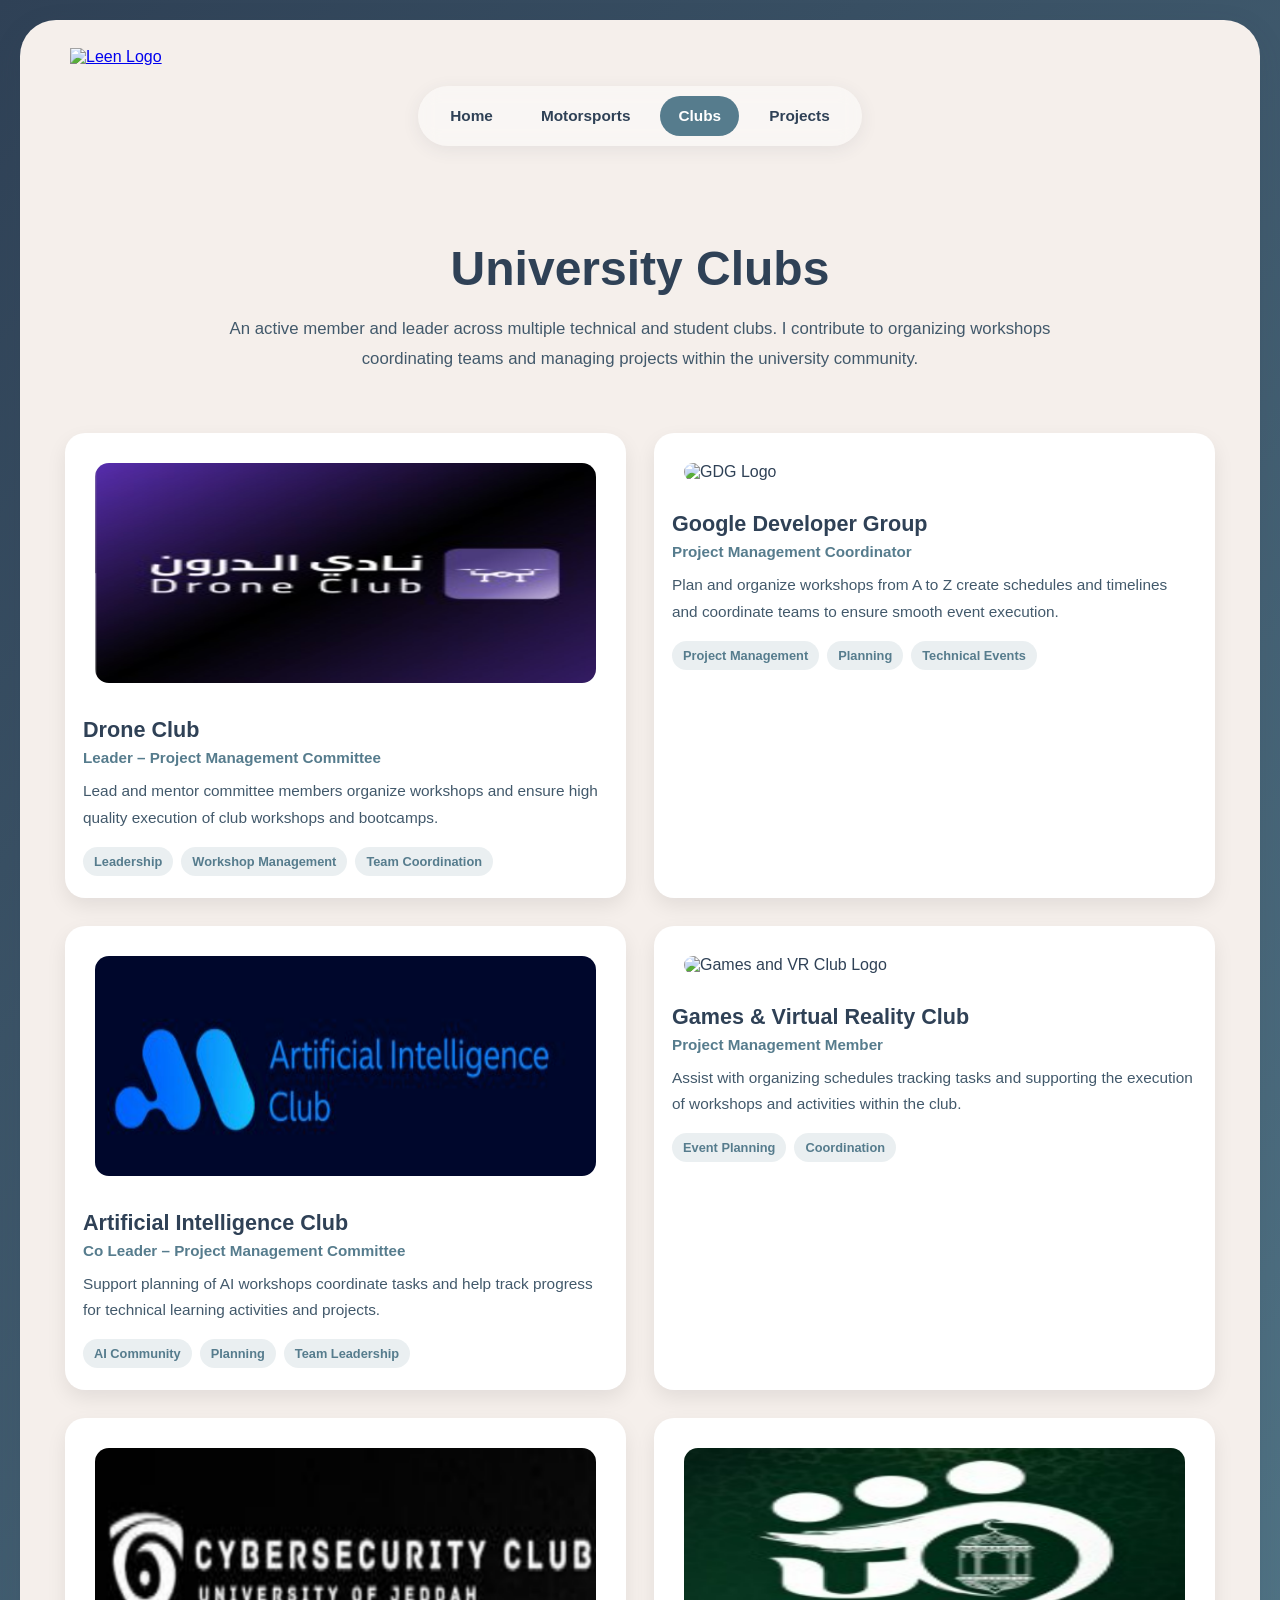
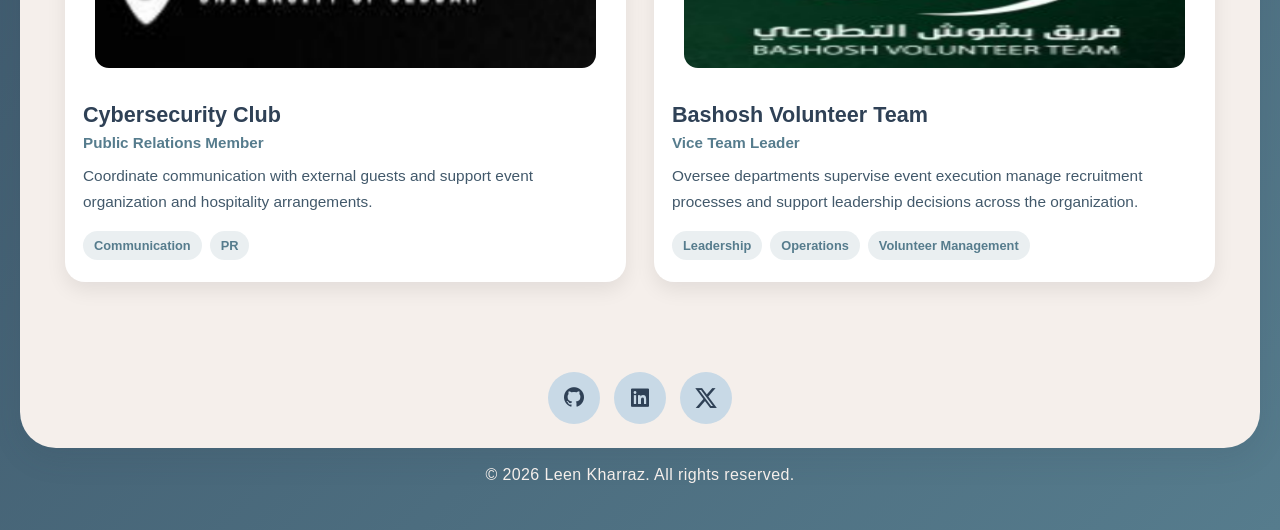
==== clubs.html @ 8a5a9716 "Add files via upload" ====
<!DOCTYPE html>
<html lang="en">
<head>
  <meta charset="UTF-8">
  <meta name="viewport" content="width=device-width, initial-scale=1.0">
  <title>Leen's Clubs</title>

  <link rel="stylesheet" href="https://unpkg.com/boxicons@2.1.4/css/boxicons.min.css">
  <link rel="stylesheet" href="https://cdnjs.cloudflare.com/ajax/libs/font-awesome/6.5.1/css/all.min.css">
  <link rel="stylesheet" href="clubs.css">
</head>

<body>

  <div class="page-container">

    <header class="header">
      <a href="index.html" class="logo">
        <img src="leenLogo.png" alt="Leen Logo">
      </a>

      <nav class="navbar" id="navbar">
        <a href="index.html">Home</a>
        <a href="motorsports.html">Motorsports</a>
        <a href="clubs.html" class="active">Clubs</a>
        <a href="projects.html">Projects</a>
      </nav>

      <div class="menu-icon" id="menu-btn">
        <i class='bx bx-menu'></i>
      </div>
    </header>

    <section class="clubs-hero">
      <h1>University Clubs</h1>
      <p>
        An active member and leader across multiple technical and student clubs.
        I contribute to organizing workshops coordinating teams and managing projects
        within the university community.
      </p>
    </section>

    <section class="clubs-section">
      <div class="clubs-grid">

        <!-- Drone Club -->
        <article class="club-card">
          <div class="club-gallery">
            <img src="droneClub.png" alt="Drone Club Logo" class="main-photo">
          </div>

          <h2>Drone Club</h2>
          <h3>Leader – Project Management Committee</h3>
          <p>
            Lead and mentor committee members organize workshops and ensure
            high quality execution of club workshops and bootcamps.
          </p>

          <div class="club-tags">
            <span>Leadership</span>
            <span>Workshop Management</span>
            <span>Team Coordination</span>
          </div>
        </article>

        <!-- GDG -->
        <article class="club-card">
          <div class="club-gallery">
            <img src="gdg.png" alt="GDG Logo" class="main-photo">
          </div>

          <h2>Google Developer Group</h2>
          <h3>Project Management Coordinator</h3>
          <p>
            Plan and organize workshops from A to Z create schedules and timelines
            and coordinate teams to ensure smooth event execution.
          </p>

          <div class="club-tags">
            <span>Project Management</span>
            <span>Planning</span>
            <span>Technical Events</span>
          </div>
        </article>

        <!-- AI Club -->
        <article class="club-card">
          <div class="club-gallery">
            <img src="aiClub.png" alt="AI Club Logo" class="main-photo">
          </div>

          <h2>Artificial Intelligence Club</h2>
          <h3>Co Leader – Project Management Committee</h3>
          <p>
            Support planning of AI workshops coordinate tasks and help track progress
            for technical learning activities and projects.
          </p>

          <div class="club-tags">
            <span>AI Community</span>
            <span>Planning</span>
            <span>Team Leadership</span>
          </div>
        </article>

        <!-- Games & VR -->
        <article class="club-card">
          <div class="club-gallery">
            <img src="vrClub.png" alt="Games and VR Club Logo" class="main-photo">
          </div>

          <h2>Games & Virtual Reality Club</h2>
          <h3>Project Management Member</h3>
          <p>
            Assist with organizing schedules tracking tasks and supporting the execution
            of workshops and activities within the club.
          </p>

          <div class="club-tags">
            <span>Event Planning</span>
            <span>Coordination</span>
          </div>
        </article>

        <!-- Cybersecurity Club -->
        <article class="club-card">
          <div class="club-gallery">
            <img src="csClub.png" alt="Cybersecurity Club Logo" class="main-photo">
          </div>

          <h2>Cybersecurity Club</h2>
          <h3>Public Relations Member</h3>
          <p>
            Coordinate communication with external guests and support event organization
            and hospitality arrangements.
          </p>

          <div class="club-tags">
            <span>Communication</span>
            <span>PR</span>
          </div>
        </article>

        <!-- Bashosh -->
        <article class="club-card">
          <div class="club-gallery">
            <img src="babshosh.png" alt="Bashosh Team Logo" class="main-photo">
          </div>

          <h2>Bashosh Volunteer Team</h2>
          <h3>Vice Team Leader</h3>
          <p>
            Oversee departments supervise event execution manage recruitment processes
            and support leadership decisions across the organization.
          </p>

          <div class="club-tags">
            <span>Leadership</span>
            <span>Operations</span>
            <span>Volunteer Management</span>
          </div>
        </article>

      </div>
    </section>

    <div class="footer-social">
      <a href="https://github.com/leenkharraz" target="_blank" aria-label="GitHub">
        <i class='bx bxl-github'></i>
      </a>

      <a href="https://www.linkedin.com/in/leen-kharraz-a57869280" target="_blank" aria-label="LinkedIn">
        <i class='bx bxl-linkedin-square'></i>
      </a>

      <a href="https://x.com/leenkh7" target="_blank" aria-label="X">
        <i class="fa-brands fa-x-twitter"></i>
      </a>
    </div>

  </div>

  <div class="footer-rights">
    <p>&copy; 2026 Leen Kharraz. All rights reserved.</p>
  </div>

  <script>
    const menuBtn = document.getElementById("menu-btn");
    const navbar = document.getElementById("navbar");

    menuBtn.addEventListener("click", () => {
      navbar.classList.toggle("active");
    });
  </script>

</body>
</html>
---- clubs.css ----
:root{
  --navy: #2F4156;
  --teal: #567C8D;
  --sky-blue: #C8D9E6;
  --beige: #F5EFEB;
  --white: #FFFFFF;
  --shadow: 0 10px 30px rgba(47, 65, 86, 0.12);
}

*{
  margin: 0;
  padding: 0;
  box-sizing: border-box;
}

html{
  scroll-behavior: smooth;
}

body{
  font-family: Arial, Helvetica, sans-serif;
  background: linear-gradient(135deg, var(--navy), var(--teal));
  min-height: 100vh;
  padding: 20px;
  color: var(--navy);
}

.page-container{
  max-width: 1400px;
  margin: 0 auto;
  background: var(--beige);
  border-radius: 36px;
  min-height: 100vh;
  box-shadow: var(--shadow);
  overflow: hidden;
  display: flex;
  flex-direction: column;
}

/* HEADER */
.header{
  width: 100%;
  padding: 28px 50px;
  display: grid;
  grid-template-columns: 1fr auto 1fr;
  align-items: center;
}

.logo{
  justify-self: start;
}

.logo img{
height:135px;
width:auto;
display:block;
transition: transform 0.3s ease;
}

.logo img:hover{
transform: scale(1.4);
}

.navbar{
  justify-self: center;
  display: flex;
  align-items: center;
  gap: 12px;
  background: rgba(255, 255, 255, 0.45);
  padding: 10px 14px;
  border-radius: 999px;
  backdrop-filter: blur(10px);
  box-shadow: 0 4px 18px rgba(47, 65, 86, 0.08);
}

.navbar a{
  text-decoration: none;
  color: var(--navy);
  padding: 11px 18px;
  border-radius: 999px;
  font-size: 0.96rem;
  font-weight: 600;
  transition: all 0.3s ease;
}

.navbar a:hover{
  background: var(--sky-blue);
  color: var(--navy);
}

.navbar a.active{
  background: var(--teal);
  color: var(--white);
}

.menu-icon{
  display: none;
  justify-self: end;
  font-size: 2rem;
  color: var(--navy);
  cursor: pointer;
}

/* HERO */
.clubs-hero{
  text-align: center;
  padding: 30px 50px 24px;
}

.clubs-hero h1{
  font-size: 3rem;
  margin-bottom: 18px;
  color: var(--navy);
}

.clubs-hero p{
  max-width: 850px;
  margin: 0 auto;
  line-height: 1.8;
  font-size: 1.05rem;
  color: #42596b;
}

/* CLUBS SECTION */
.clubs-section{
  padding: 35px 45px 60px;
}

.clubs-grid{
  display: grid;
  grid-template-columns: repeat(2, 1fr);
  gap: 28px;
}

.club-card{
  background: var(--white);
  border-radius: 20px;
  padding: 18px 18px 22px;
  box-shadow: 0 8px 20px rgba(0,0,0,0.08);
  transition: all 0.3s ease;
}

.club-card:hover{
  transform: translateY(-6px);
  box-shadow: 0 14px 28px rgba(47, 65, 86, 0.14);
}

.club-gallery{
  padding: 12px;
  background: #FFFFFF;
  border-radius: 16px;
  margin-bottom: 18px;
}

.main-photo{
  width: 100%;
  height: 220px;
  border-radius: 14px;l
  background: var(--white);
}

.club-card h2{
  font-size: 1.35rem;
  color: var(--navy);
  margin-bottom: 6px;
}

.club-card h3{
  font-size: 0.95rem;
  color: var(--teal);
  margin-bottom: 12px;
  font-weight: 700;
}

.club-card p{
  font-size: 0.96rem;
  line-height: 1.7;
  color: #42596b;
  margin-bottom: 16px;
}

.club-tags{
  display: flex;
  flex-wrap: wrap;
  gap: 8px;
}

.club-tags span{
  background: rgba(86, 124, 141, 0.12);
  color: var(--teal);
  padding: 7px 11px;
  border-radius: 999px;
  font-size: 0.8rem;
  font-weight: 600;
}

/* FOOTER */
.footer-social{
  display: flex;
  justify-content: center;
  gap: 14px;
  padding: 30px 0 24px;
  margin-top: auto;
}

.footer-social a{
  display: inline-flex;
  align-items: center;
  justify-content: center;
  width: 52px;
  height: 52px;
  background: var(--sky-blue);
  color: var(--navy);
  border-radius: 50%;
  font-size: 1.5rem;
  text-decoration: none;
  transition: all 0.3s ease;
}

.footer-social a:hover{
  background: var(--teal);
  color: var(--white);
  transform: translateY(-3px);
}

.footer-rights{
  text-align: center;
  padding: 18px 0 26px;
  color: var(--beige);
  font-size: 16px;
  letter-spacing: 0.4px;
}

/* TABLET */
@media (max-width: 1100px){
  .header{
    grid-template-columns: 1fr;
    gap: 18px;
    justify-items: center;
  }

  .logo{
    justify-self: center;
  }

  .navbar{
    justify-self: center;
    flex-wrap: wrap;
  }

  .clubs-grid{
    grid-template-columns: 1fr;
  }
}

/* MOBILE */
@media (max-width: 768px){
  body{
    padding: 12px;
  }

  .page-container{
    border-radius: 24px;
  }

  .header{
    position: relative;
    grid-template-columns: 1fr auto;
    padding: 20px;
    align-items: center;
  }

  .logo{
    justify-self: start;
  }

  .logo img{
    height: 75px;
  }

  .menu-icon{
    display: block;
  }

  .navbar{
    display: none;
    position: absolute;
    top: 110px;
    left: 20px;
    right: 20px;
    flex-direction: column;
    align-items: center;
    gap: 10px;
    padding: 16px;
    border-radius: 24px;
    background: var(--beige);
    box-shadow: 0 10px 24px rgba(47, 65, 86, 0.12);
    z-index: 1000;
  }

  .navbar.active{
    display: flex;
  }

  .navbar a{
    width: 100%;
    text-align: center;
    padding: 12px 16px;
    font-size: 1rem;
  }

  .clubs-hero{
    padding: 24px 20px 16px;
  }

  .clubs-hero h1{
    font-size: 2.3rem;
  }

  .clubs-hero p{
    font-size: 1rem;
    line-height: 1.7;
  }

  .clubs-section{
    padding: 24px 20px 40px;
  }

  .main-photo{
    height: 200px;
  }

  .footer-social{
    padding: 24px 0 18px;
  }

  .footer-social a{
    width: 48px;
    height: 48px;
    font-size: 1.35rem;
  }

  .footer-rights{
    font-size: 14px;
    padding: 14px 0 20px;
  }
}

/* VERY SMALL */
@media (max-width: 320px){
  body{
    padding: 6px;
  }

  .page-container{
    border-radius: 18px;
  }

  .header{
    padding: 14px 10px;
  }

  .logo img{
    height: 50px;
  }

  .navbar{
    top: 82px;
    left: 8px;
    right: 8px;
    padding: 12px;
    border-radius: 18px;
  }

  .navbar a{
    font-size: 0.9rem;
    padding: 9px 10px;
  }

  .clubs-hero{
    padding: 18px 12px 12px;
  }

  .clubs-hero h1{
    font-size: 1.8rem;
  }

  .clubs-hero p{
    font-size: 0.9rem;
    line-height: 1.6;
  }

  .clubs-section{
    padding: 18px 12px 28px;
  }

  .club-card{
    padding: 14px;
    border-radius: 16px;
  }

  .club-gallery{
    padding: 10px;
  }

  .main-photo{
    height: 160px;
  }

  .club-card h2{
    font-size: 1.1rem;
  }

  .club-card h3{
    font-size: 0.84rem;
  }

  .club-card p{
    font-size: 0.85rem;
  }

  .club-tags span{
    font-size: 0.72rem;
    padding: 6px 9px;
  }

  .footer-social{
    gap: 10px;
    padding: 18px 0 14px;
  }

  .footer-social a{
    width: 40px;
    height: 40px;
    font-size: 1rem;
  }

  .footer-rights{
    font-size: 11px;
    padding: 10px 0 14px;
  }
}
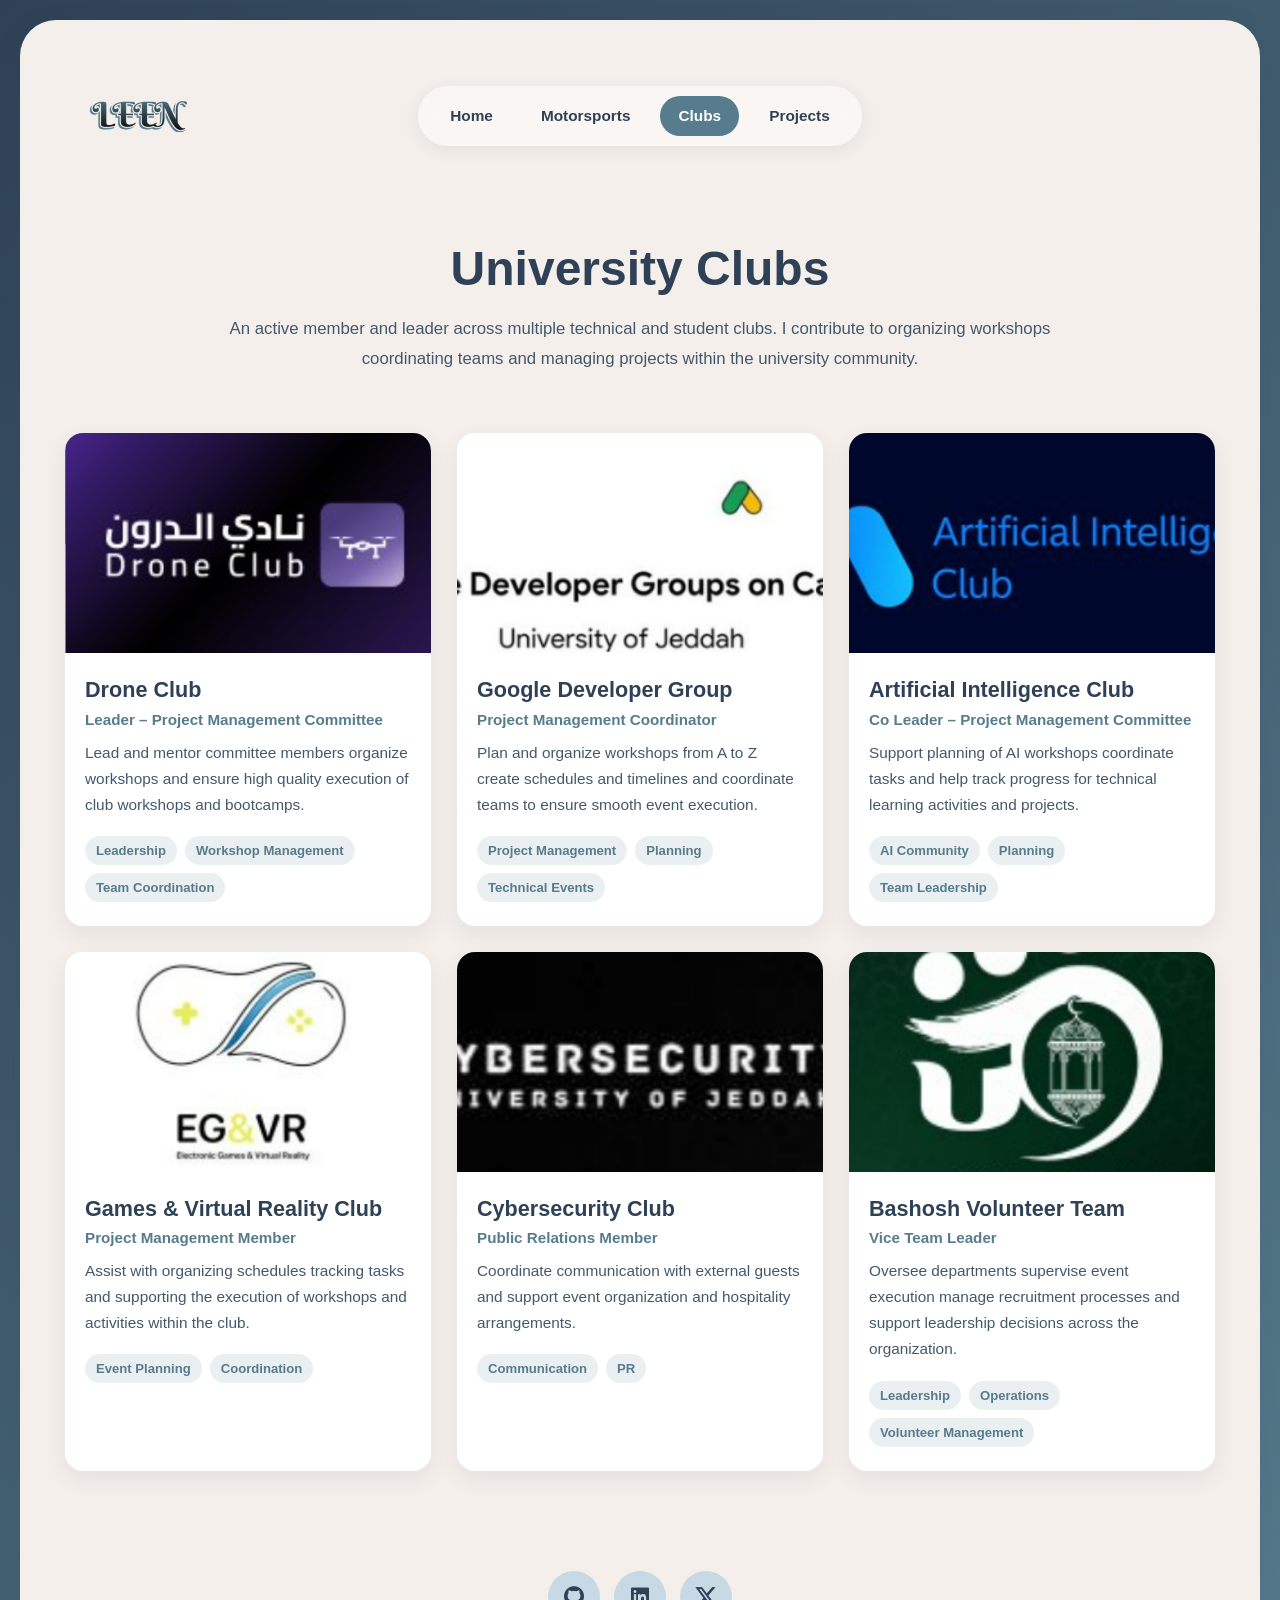
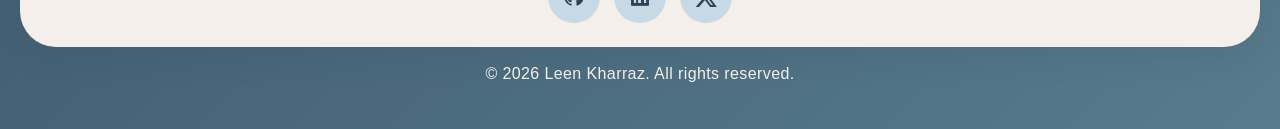
==== commit b580711f: "Refactor club card structure in clubs.html Refactor club cards to include club content in a div." ====
--- a/clubs.html
+++ b/clubs.html
@@ -43,121 +43,115 @@
     <section class="clubs-section">
       <div class="clubs-grid">
 
-        <!-- Drone Club -->
         <article class="club-card">
-          <div class="club-gallery">
-            <img src="droneClub.png" alt="Drone Club Logo" class="main-photo">
-          </div>
+          <img src="droneClub.png" alt="Drone Club Logo" class="main-photo">
 
-          <h2>Drone Club</h2>
-          <h3>Leader – Project Management Committee</h3>
-          <p>
-            Lead and mentor committee members organize workshops and ensure
-            high quality execution of club workshops and bootcamps.
-          </p>
+          <div class="club-content">
+            <h2>Drone Club</h2>
+            <h3>Leader – Project Management Committee</h3>
+            <p>
+              Lead and mentor committee members organize workshops and ensure
+              high quality execution of club workshops and bootcamps.
+            </p>
 
-          <div class="club-tags">
-            <span>Leadership</span>
-            <span>Workshop Management</span>
-            <span>Team Coordination</span>
+            <div class="club-tags">
+              <span>Leadership</span>
+              <span>Workshop Management</span>
+              <span>Team Coordination</span>
+            </div>
           </div>
         </article>
 
-        <!-- GDG -->
         <article class="club-card">
-          <div class="club-gallery">
-            <img src="gdg.png" alt="GDG Logo" class="main-photo">
-          </div>
+          <img src="gdg.png" alt="GDG Logo" class="main-photo">
 
-          <h2>Google Developer Group</h2>
-          <h3>Project Management Coordinator</h3>
-          <p>
-            Plan and organize workshops from A to Z create schedules and timelines
-            and coordinate teams to ensure smooth event execution.
-          </p>
+          <div class="club-content">
+            <h2>Google Developer Group</h2>
+            <h3>Project Management Coordinator</h3>
+            <p>
+              Plan and organize workshops from A to Z create schedules and timelines
+              and coordinate teams to ensure smooth event execution.
+            </p>
 
-          <div class="club-tags">
-            <span>Project Management</span>
-            <span>Planning</span>
-            <span>Technical Events</span>
+            <div class="club-tags">
+              <span>Project Management</span>
+              <span>Planning</span>
+              <span>Technical Events</span>
+            </div>
           </div>
         </article>
 
-        <!-- AI Club -->
         <article class="club-card">
-          <div class="club-gallery">
-            <img src="aiClub.png" alt="AI Club Logo" class="main-photo">
-          </div>
+          <img src="aiClub.png" alt="AI Club Logo" class="main-photo">
 
-          <h2>Artificial Intelligence Club</h2>
-          <h3>Co Leader – Project Management Committee</h3>
-          <p>
-            Support planning of AI workshops coordinate tasks and help track progress
-            for technical learning activities and projects.
-          </p>
+          <div class="club-content">
+            <h2>Artificial Intelligence Club</h2>
+            <h3>Co Leader – Project Management Committee</h3>
+            <p>
+              Support planning of AI workshops coordinate tasks and help track progress
+              for technical learning activities and projects.
+            </p>
 
-          <div class="club-tags">
-            <span>AI Community</span>
-            <span>Planning</span>
-            <span>Team Leadership</span>
+            <div class="club-tags">
+              <span>AI Community</span>
+              <span>Planning</span>
+              <span>Team Leadership</span>
+            </div>
           </div>
         </article>
 
-        <!-- Games & VR -->
         <article class="club-card">
-          <div class="club-gallery">
-            <img src="vrClub.png" alt="Games and VR Club Logo" class="main-photo">
-          </div>
+          <img src="vrClub.png" alt="Games and VR Club Logo" class="main-photo">
 
-          <h2>Games & Virtual Reality Club</h2>
-          <h3>Project Management Member</h3>
-          <p>
-            Assist with organizing schedules tracking tasks and supporting the execution
-            of workshops and activities within the club.
-          </p>
+          <div class="club-content">
+            <h2>Games & Virtual Reality Club</h2>
+            <h3>Project Management Member</h3>
+            <p>
+              Assist with organizing schedules tracking tasks and supporting the execution
+              of workshops and activities within the club.
+            </p>
 
-          <div class="club-tags">
-            <span>Event Planning</span>
-            <span>Coordination</span>
+            <div class="club-tags">
+              <span>Event Planning</span>
+              <span>Coordination</span>
+            </div>
           </div>
         </article>
 
-        <!-- Cybersecurity Club -->
         <article class="club-card">
-          <div class="club-gallery">
-            <img src="csClub.png" alt="Cybersecurity Club Logo" class="main-photo">
-          </div>
+          <img src="csClub.png" alt="Cybersecurity Club Logo" class="main-photo">
 
-          <h2>Cybersecurity Club</h2>
-          <h3>Public Relations Member</h3>
-          <p>
-            Coordinate communication with external guests and support event organization
-            and hospitality arrangements.
-          </p>
+          <div class="club-content">
+            <h2>Cybersecurity Club</h2>
+            <h3>Public Relations Member</h3>
+            <p>
+              Coordinate communication with external guests and support event organization
+              and hospitality arrangements.
+            </p>
 
-          <div class="club-tags">
-            <span>Communication</span>
-            <span>PR</span>
+            <div class="club-tags">
+              <span>Communication</span>
+              <span>PR</span>
+            </div>
           </div>
         </article>
 
-        <!-- Bashosh -->
         <article class="club-card">
-          <div class="club-gallery">
-            <img src="babshosh.png" alt="Bashosh Team Logo" class="main-photo">
-          </div>
+          <img src="babshosh.png" alt="Bashosh Team Logo" class="main-photo">
 
-          <h2>Bashosh Volunteer Team</h2>
-          <h3>Vice Team Leader</h3>
-          <p>
-            Oversee departments supervise event execution manage recruitment processes
-            and support leadership decisions across the organization.
-          </p>
+          <div class="club-content">
+            <h2>Bashosh Volunteer Team</h2>
+            <h3>Vice Team Leader</h3>
+            <p>
+              Oversee departments supervise event execution manage recruitment processes
+              and support leadership decisions across the organization.
+            </p>
 
-          <div class="club-tags">
-            <span>Leadership</span>
-            <span>Operations</span>
-            <span>Volunteer Management</span>
+            <div class="club-tags">
+              <span>Leadership</span>
+              <span>Operations</span>
+              <span>Volunteer Management</span>
+            </div>
           </div>
         </article>
 
@@ -194,4 +188,4 @@
   </script>
 
 </body>
-</html>+</html>
--- a/clubs.css
+++ b/clubs.css
@@ -51,14 +51,14 @@
 }
 
 .logo img{
-height:135px;
-width:auto;
-display:block;
-transition: transform 0.3s ease;
+  height: 135px;
+  width: auto;
+  display: block;
+  transition: transform 0.3s ease;
 }
 
 .logo img:hover{
-transform: scale(1.4);
+  transform: scale(1.4);
 }
 
 .navbar{
@@ -123,60 +123,58 @@
 
 /* CLUBS SECTION */
 .clubs-section{
-  padding: 35px 45px 60px;
+  padding: 35px 45px 70px;
 }
 
 .clubs-grid{
   display: grid;
-  grid-template-columns: repeat(2, 1fr);
-  gap: 28px;
+  grid-template-columns: repeat(3, 1fr);
+  gap: 26px;
 }
 
 .club-card{
   background: var(--white);
-  border-radius: 20px;
-  padding: 18px 18px 22px;
-  box-shadow: 0 8px 20px rgba(0,0,0,0.08);
-  transition: all 0.3s ease;
+  border-radius: 18px;
+  overflow: hidden;
+  box-shadow: 0 8px 22px rgba(47, 65, 86, 0.08);
+  transition: transform 0.3s ease, box-shadow 0.3s ease;
 }
 
 .club-card:hover{
   transform: translateY(-6px);
-  box-shadow: 0 14px 28px rgba(47, 65, 86, 0.14);
-}
-
-.club-gallery{
-  padding: 12px;
-  background: #FFFFFF;
-  border-radius: 16px;
-  margin-bottom: 18px;
+  box-shadow: 0 16px 30px rgba(47, 65, 86, 0.14);
 }
 
 .main-photo{
   width: 100%;
   height: 220px;
-  border-radius: 14px;l
-  background: var(--white);
-}
-
-.club-card h2{
+  object-fit: cover;
+  display: block;
+}
+
+.club-content{
+  padding: 22px 20px 24px;
+}
+
+.club-content h2{
   font-size: 1.35rem;
   color: var(--navy);
   margin-bottom: 6px;
-}
-
-.club-card h3{
+  line-height: 1.35;
+}
+
+.club-content h3{
   font-size: 0.95rem;
   color: var(--teal);
   margin-bottom: 12px;
   font-weight: 700;
 }
 
-.club-card p{
+.club-content p{
   font-size: 0.96rem;
+  color: #42596b;
   line-height: 1.7;
-  color: #42596b;
-  margin-bottom: 16px;
+  margin-bottom: 18px;
 }
 
 .club-tags{
@@ -188,10 +186,10 @@
 .club-tags span{
   background: rgba(86, 124, 141, 0.12);
   color: var(--teal);
+  font-size: 0.82rem;
+  font-weight: 600;
   padding: 7px 11px;
   border-radius: 999px;
-  font-size: 0.8rem;
-  font-weight: 600;
 }
 
 /* FOOTER */
@@ -249,7 +247,7 @@
   }
 
   .clubs-grid{
-    grid-template-columns: 1fr;
+    grid-template-columns: repeat(2, 1fr);
   }
 }
 
@@ -323,11 +321,16 @@
   }
 
   .clubs-section{
-    padding: 24px 20px 40px;
+    padding: 28px 20px 50px;
+  }
+
+  .clubs-grid{
+    grid-template-columns: 1fr;
+    gap: 20px;
   }
 
   .main-photo{
-    height: 200px;
+    height: 210px;
   }
 
   .footer-social{
@@ -391,36 +394,31 @@
   }
 
   .clubs-section{
-    padding: 18px 12px 28px;
-  }
-
-  .club-card{
-    padding: 14px;
-    border-radius: 16px;
-  }
-
-  .club-gallery{
-    padding: 10px;
+    padding: 22px 12px 36px;
   }
 
   .main-photo{
-    height: 160px;
-  }
-
-  .club-card h2{
-    font-size: 1.1rem;
-  }
-
-  .club-card h3{
+    height: 170px;
+  }
+
+  .club-content{
+    padding: 16px 14px 18px;
+  }
+
+  .club-content h2{
+    font-size: 1rem;
+  }
+
+  .club-content h3{
     font-size: 0.84rem;
   }
 
-  .club-card p{
+  .club-content p{
     font-size: 0.85rem;
   }
 
   .club-tags span{
-    font-size: 0.72rem;
+    font-size: 0.74rem;
     padding: 6px 9px;
   }
 
@@ -439,4 +437,4 @@
     font-size: 11px;
     padding: 10px 0 14px;
   }
-}+}
